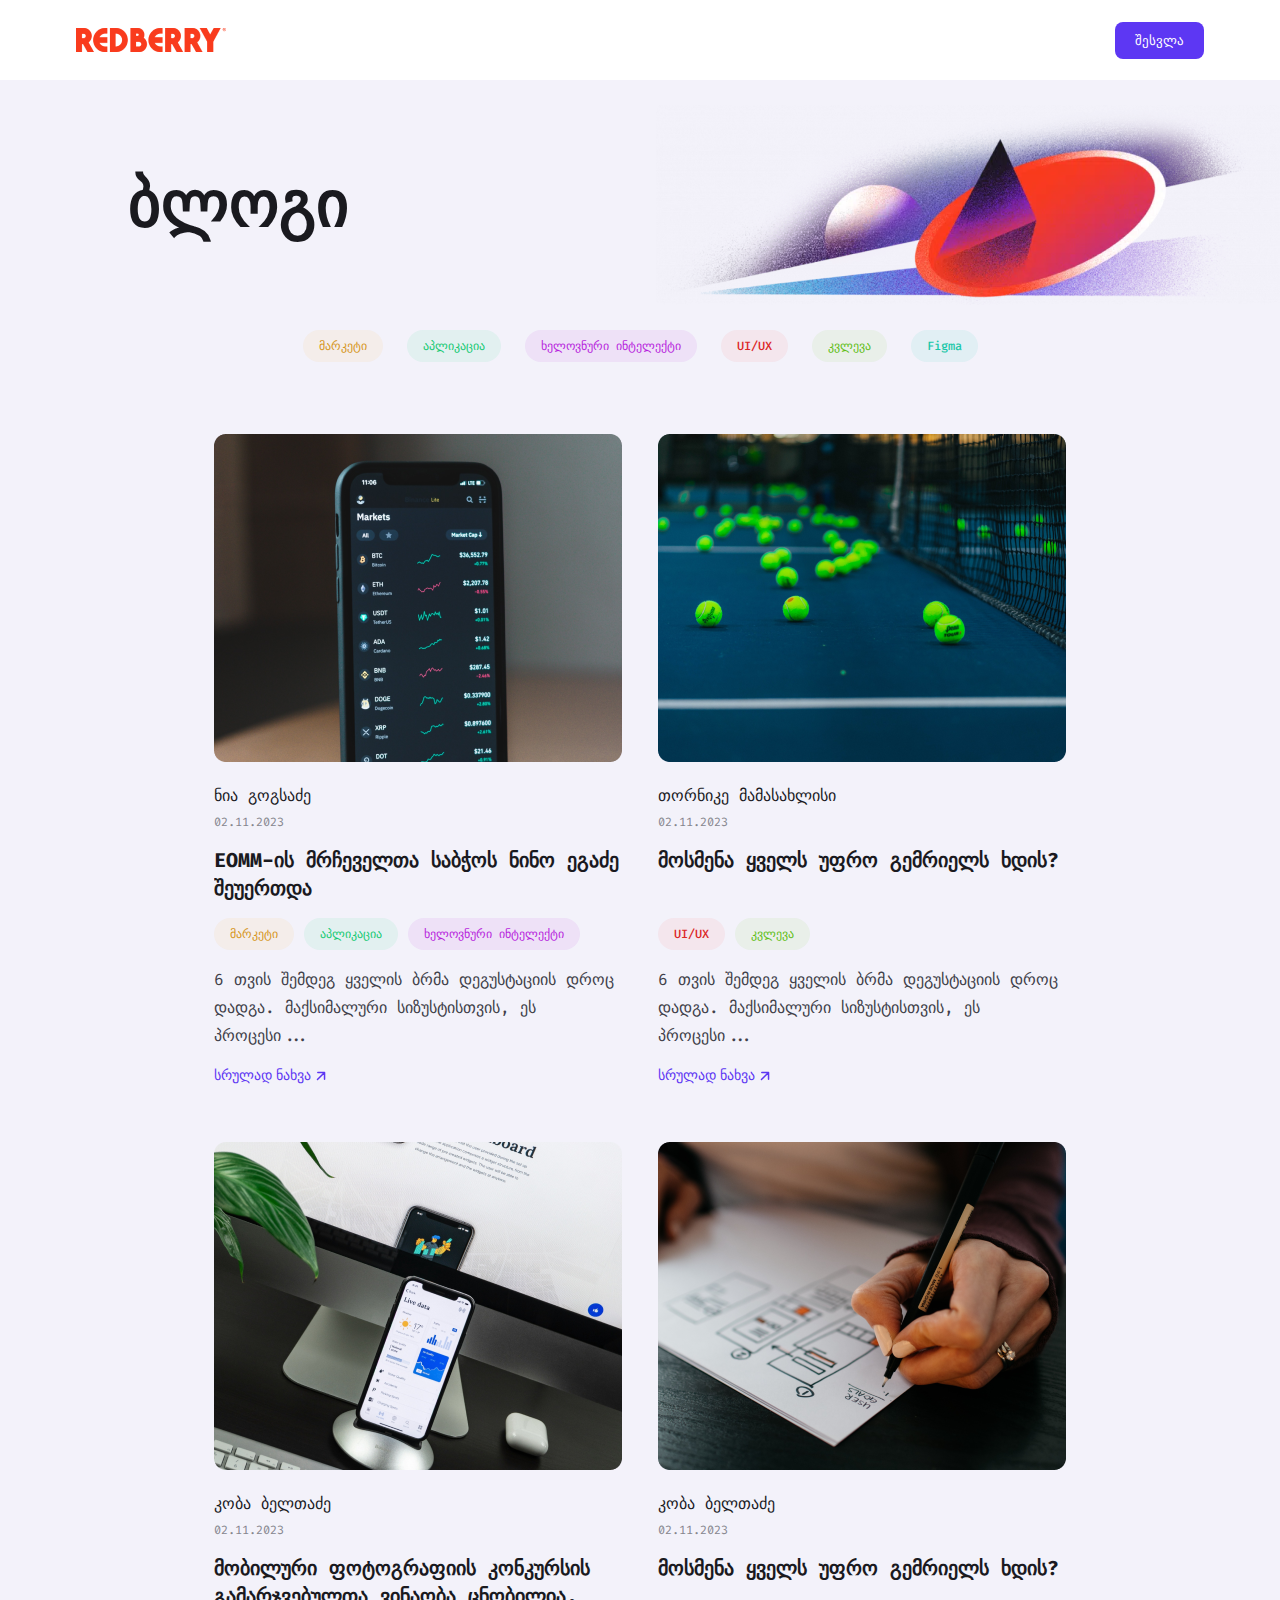
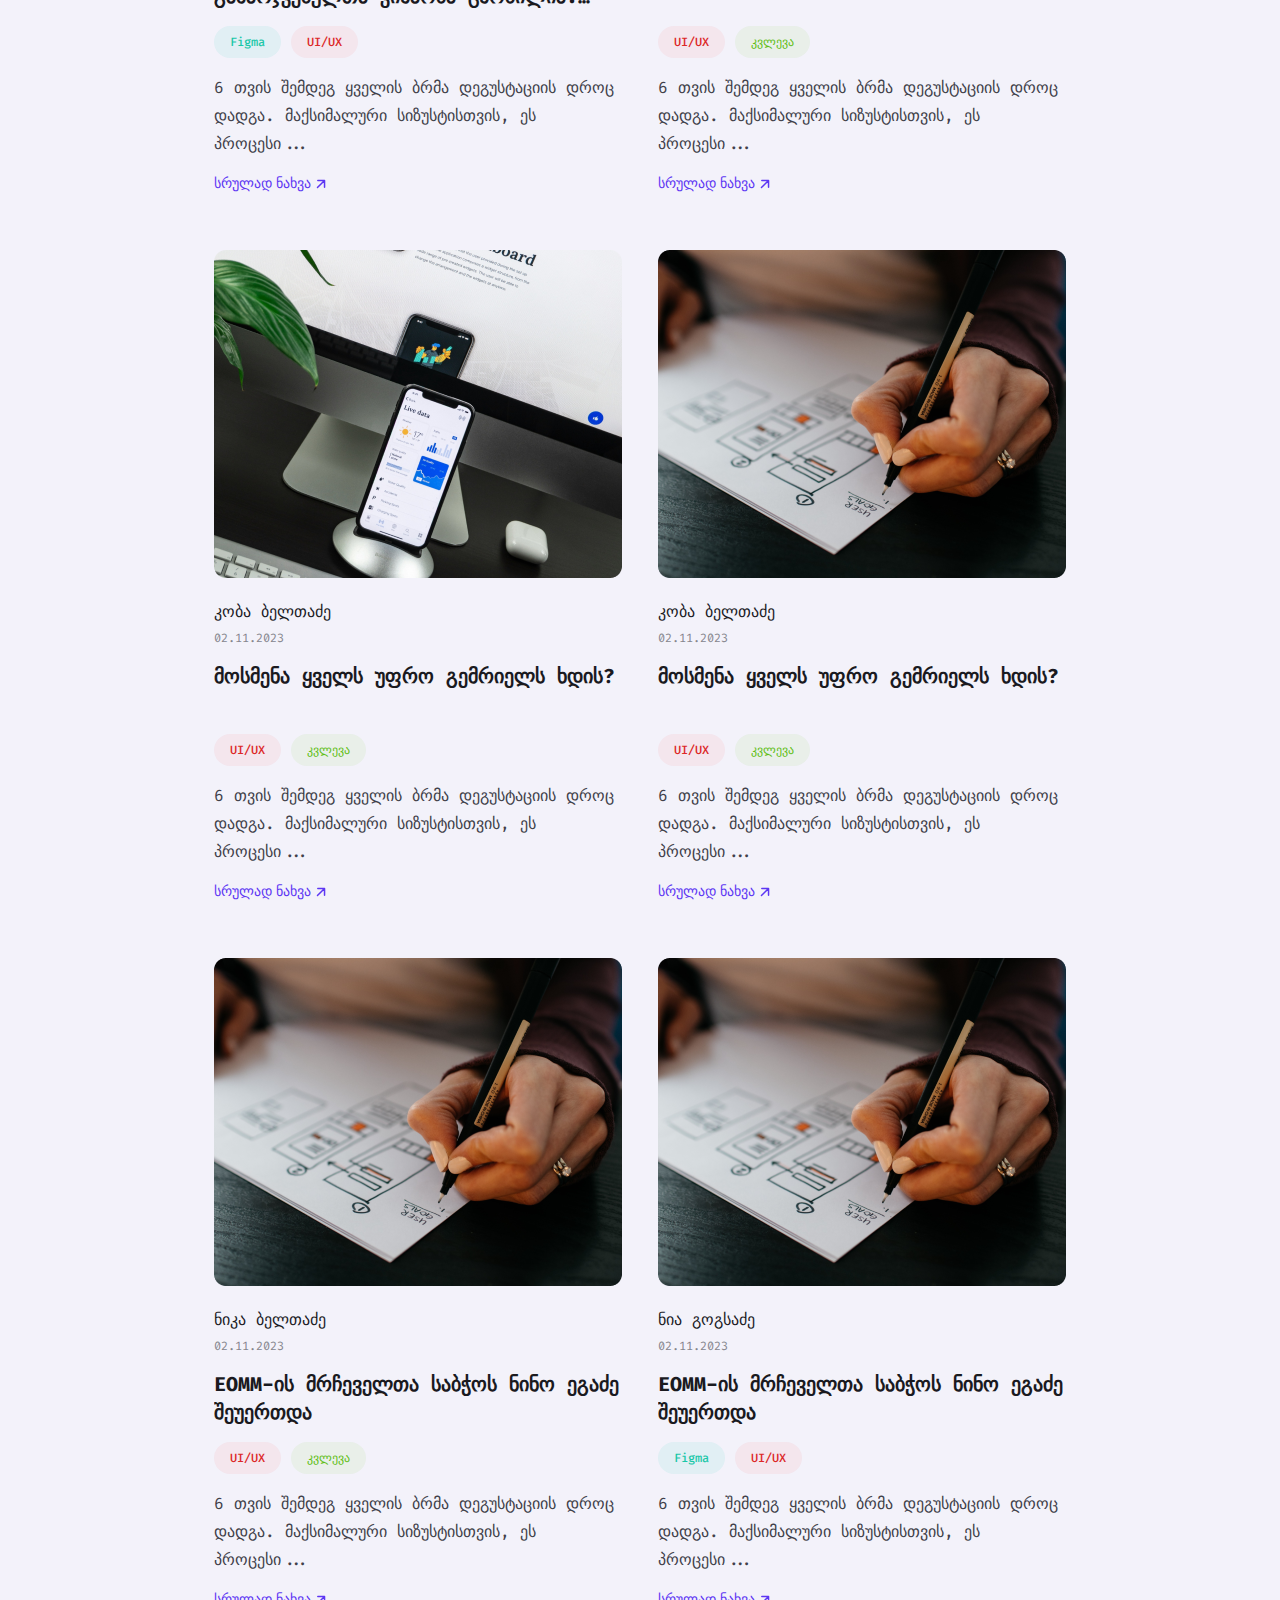
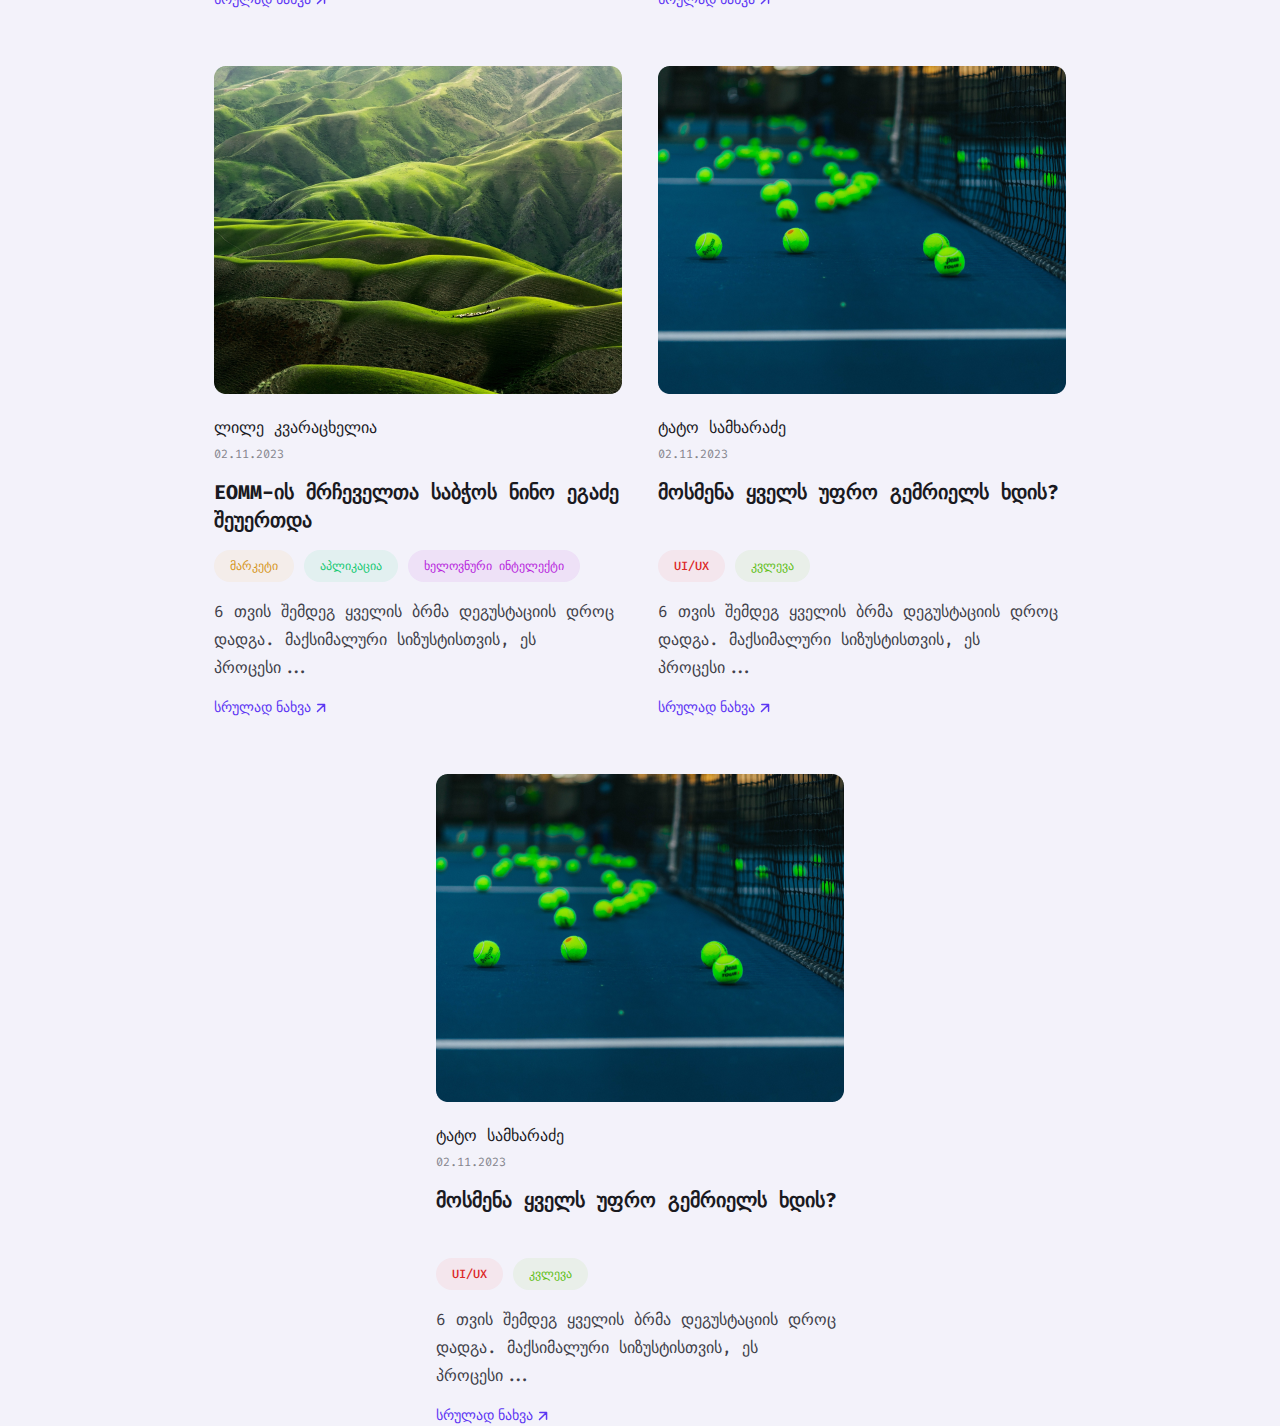
==== index.html @ 4ed7e9b0 "home-page" ====
<!DOCTYPE html>
<html lang="en">
<head>
  <meta charset="UTF-8">
  <meta name="viewport" content="width=device-width, initial-scale=1.0">
  <link rel="stylesheet" href="style.css">
  <link rel="preconnect" href="https://fonts.googleapis.com">
  <link rel="preconnect" href="https://fonts.gstatic.com" crossorigin>
  <link href="https://fonts.googleapis.com/css2?family=Fira+Code:wght@500&family=Fira+Mono:wght@500&display=swap" rel="stylesheet">
  <title>Document</title>
</head>
<body>
  <header>
    <img src="Logos/LOGO-02 3.png" alt="REDBERRY's logo">
    <button class="login-button">შესვლა</button>
  </header>

  <section>
    <div class="blog-div">
      <h1>ბლოგი</h1>
      <img src="images/Blog-1024x355 1.png" alt="">
    </div>

    <div class="fil-center">
    <div class="filter-div">
      <button class="filter-button market">მარკეტი</button>
      <button class="filter-button application">აპლიკაცია</button>
      <button class="filter-button AI">ხელოვნური ინტელექტი</button>
      <button class="filter-button uiux">UI/UX</button>
      <button class="filter-button research">კვლევა</button>
      <button class="filter-button figma">Figma</button>
    </div>
  </div>

  <div class="container">
  <div class="info-cards">
    <div class="cards">
      <img class="image" src="images/unsplash_lmCajireIn8.png" alt="">
      <div class="card-bottom">
      <div class="name-date">
        <p class="name-nia name">ნია გოგსაძე</p>
        <p class="date-1 date">02.11.2023</p>
      </div>
      <p class="title">EOMM-ის მრჩეველთა საბჭოს ნინო ეგაძე შეუერთდა</p>
      <div class="card-filter">
        <button class="filter-button market">მარკეტი</button>
        <button class="filter-button application">აპლიკაცია</button>
        <button class="filter-button AI">ხელოვნური ინტელექტი</button>
     </div>
     <p class="Appendix">6 თვის შემდეგ ყველის ბრმა დეგუსტაციის დროც დადგა. მაქსიმალური სიზუსტისთვის, ეს პროცესი...</p>
     <p class="other-link">სრულად ნახვა <img src="Logos/Arrow.svg" alt=""></p>
    </div>
    </div>


    <div class="cards">
      <img class="image" src="images/unsplash_newhL3aprGk.png" alt="">
      <div class="card-bottom">
      <div class="name-date">
        <p class="name-nia name">თორნიკე მამასახლისი</p>
        <p class="date-1 date">02.11.2023</p>
      </div>
      <p class="title">მოსმენა ყველს უფრო გემრიელს ხდის?</p>
      <div class="card-filter">
        <button class="filter-button uiux">UI/UX</button>
        <button class="filter-button research">კვლევა</button>
      </div>
     <p class="Appendix">6 თვის შემდეგ ყველის ბრმა დეგუსტაციის დროც დადგა. მაქსიმალური სიზუსტისთვის, ეს პროცესი...</p>
     <p class="other-link">სრულად ნახვა<img src="Logos/Arrow.svg" alt=""></p>
    </div>
    </div>


    <div class="cards">
      <img class="image" src="images/unsplash_L0nipfx-Ry4.png" alt="">
      <div class="card-bottom">
      <div class="name-date">
        <p class="name-nia name">კობა ბელთაძე</p>
        <p class="date-1 date">02.11.2023</p>
      </div>
      <p class="title">მობილური ფოტოგრაფიის კონკურსის გამარჯვებულთა ვინაობა ცნობილია. მ...</p>
      <div class="card-filter">
        <button class="filter-button figma">Figma</button>
        <button class="filter-button uiux">UI/UX</button>
     </div>
     <p class="Appendix">6 თვის შემდეგ ყველის ბრმა დეგუსტაციის დროც დადგა. მაქსიმალური სიზუსტისთვის, ეს პროცესი...</p>
     <p class="other-link">სრულად ნახვა <img src="Logos/Arrow.svg" alt=""></p>
    </div>
    </div>


    <div class="cards">
      <img class="image" src="images/unsplash_v9FQR4tbIq8.png" alt="">
      <div class="card-bottom">
      <div class="name-date">
        <p class="name-nia name">კობა ბელთაძე</p>
        <p class="date-1 date">02.11.2023</p>
      </div>
      <p class="title">მოსმენა ყველს უფრო გემრიელს ხდის?</p>
      <div class="card-filter">
        <button class="filter-button uiux">UI/UX</button>
        <button class="filter-button research">კვლევა</button>
      </div>
     <p class="Appendix">6 თვის შემდეგ ყველის ბრმა დეგუსტაციის დროც დადგა. მაქსიმალური სიზუსტისთვის, ეს პროცესი...</p>
     <p class="other-link">სრულად ნახვა<img src="Logos/Arrow.svg" alt=""></p>
    </div>
    </div>


    <div class="cards">
      <img class="image" src="images/unsplash_L0nipfx-Ry4.png" alt="">
      <div class="card-bottom">
      <div class="name-date">
        <p class="name-nia name">კობა ბელთაძე</p>
        <p class="date-1 date">02.11.2023</p>
      </div>
      <p class="title">მოსმენა ყველს უფრო გემრიელს ხდის?</p>
      <div class="card-filter">
        <button class="filter-button uiux">UI/UX</button>
        <button class="filter-button research">კვლევა</button>
      </div>
     <p class="Appendix">6 თვის შემდეგ ყველის ბრმა დეგუსტაციის დროც დადგა. მაქსიმალური სიზუსტისთვის, ეს პროცესი...</p>
     <p class="other-link">სრულად ნახვა<img src="Logos/Arrow.svg" alt=""></p>
    </div>
    </div>



    <div class="cards">
      <img class="image" src="images/unsplash_v9FQR4tbIq8.png" alt="">
      <div class="card-bottom">
      <div class="name-date">
        <p class="name-nia name">კობა ბელთაძე</p>
        <p class="date-1 date">02.11.2023</p>
      </div>
      <p class="title">მოსმენა ყველს უფრო გემრიელს ხდის?</p>
      <div class="card-filter">
        <button class="filter-button uiux">UI/UX</button>
        <button class="filter-button research">კვლევა</button>
      </div>
     <p class="Appendix">6 თვის შემდეგ ყველის ბრმა დეგუსტაციის დროც დადგა. მაქსიმალური სიზუსტისთვის, ეს პროცესი...</p>
     <p class="other-link">სრულად ნახვა<img src="Logos/Arrow.svg" alt=""></p>
    </div>
    </div>


    <div class="cards">
      <img class="image" src="images/unsplash_v9FQR4tbIq8.png" alt="">
      <div class="card-bottom">
      <div class="name-date">
        <p class="name-nia name">ნიკა ბელთაძე</p>
        <p class="date-1 date">02.11.2023</p>
      </div>
      <p class="title">EOMM-ის მრჩეველთა საბჭოს ნინო ეგაძე შეუერთდა</p>
      <div class="card-filter">
        <button class="filter-button uiux">UI/UX</button>
        <button class="filter-button research">კვლევა</button>
      </div>
     <p class="Appendix">6 თვის შემდეგ ყველის ბრმა დეგუსტაციის დროც დადგა. მაქსიმალური სიზუსტისთვის, ეს პროცესი...</p>
     <p class="other-link">სრულად ნახვა<img src="Logos/Arrow.svg" alt=""></p>
    </div>
    </div>



    <div class="cards">
      <img class="image" src="images/unsplash_v9FQR4tbIq8.png" alt="">
      <div class="card-bottom">
      <div class="name-date">
        <p class="name-nia name">ნია გოგსაძე</p>
        <p class="date-1 date">02.11.2023</p>
      </div>
      <p class="title">EOMM-ის მრჩეველთა საბჭოს ნინო ეგაძე შეუერთდა</p>
      <div class="card-filter">
        <button class="filter-button figma">Figma</button>
        <button class="filter-button uiux">UI/UX</button>
      </div>
     <p class="Appendix">6 თვის შემდეგ ყველის ბრმა დეგუსტაციის დროც დადგა. მაქსიმალური სიზუსტისთვის, ეს პროცესი...</p>
     <p class="other-link">სრულად ნახვა<img src="Logos/Arrow.svg" alt=""></p>
    </div>
    </div>



    <div class="cards">
      <img class="image" src="images/unsplash_01_igFr7hd4.png" alt="">
      <div class="card-bottom">
      <div class="name-date">
        <p class="name-nia name">ლილე კვარაცხელია</p>
        <p class="date-1 date">02.11.2023</p>
      </div>
      <p class="title">EOMM-ის მრჩეველთა საბჭოს ნინო ეგაძე შეუერთდა</p>
      <div class="card-filter">
        <button class="filter-button market">მარკეტი</button>
        <button class="filter-button application">აპლიკაცია</button>
        <button class="filter-button AI">ხელოვნური ინტელექტი</button>
      </div>
     <p class="Appendix">6 თვის შემდეგ ყველის ბრმა დეგუსტაციის დროც დადგა. მაქსიმალური სიზუსტისთვის, ეს პროცესი...</p>
     <p class="other-link">სრულად ნახვა<img src="Logos/Arrow.svg" alt=""></p>
    </div>
    </div>

  

    <div class="cards">
      <img class="image" src="images/unsplash_newhL3aprGk.png" alt="">
      <div class="card-bottom">
      <div class="name-date">
        <p class="name-nia name">ტატო სამხარაძე</p>
        <p class="date-1 date">02.11.2023</p>
      </div>
      <p class="title">მოსმენა ყველს უფრო გემრიელს ხდის?</p>
      <div class="card-filter">
        <button class="filter-button uiux">UI/UX</button>
        <button class="filter-button research">კვლევა</button>
      </div>
     <p class="Appendix">6 თვის შემდეგ ყველის ბრმა დეგუსტაციის დროც დადგა. მაქსიმალური სიზუსტისთვის, ეს პროცესი...</p>
     <p class="other-link">სრულად ნახვა<img src="Logos/Arrow.svg" alt=""></p>
    </div>
    </div>



    <div class="cards">
      <img class="image" src="images/unsplash_newhL3aprGk.png" alt="">
      <div class="card-bottom">
      <div class="name-date">
        <p class="name-nia name">ტატო სამხარაძე</p>
        <p class="date-1 date">02.11.2023</p>
      </div>
      <p class="title">მოსმენა ყველს უფრო გემრიელს ხდის?</p>
      <div class="card-filter">
        <button class="filter-button uiux">UI/UX</button>
        <button class="filter-button research">კვლევა</button>
      </div>
     <p class="Appendix">6 თვის შემდეგ ყველის ბრმა დეგუსტაციის დროც დადგა. მაქსიმალური სიზუსტისთვის, ეს პროცესი...</p>
     <p class="other-link">სრულად ნახვა<img src="Logos/Arrow.svg" alt=""></p>
    </div>
    </div>
  </div>
</div>
</div>
  </section>
</body>
</html>
---- style.css ----
*{
  margin: 0;
  padding: 0;
  box-sizing: border-box;
  font-family: 'Fira Code', monospace;
}

header{
  height: 80px;
  display: flex;
  justify-content: space-between;
  align-items: center;
  padding: 0 76px;
}
.login-button{
  display: inline-flex;
  padding: 10px 20px;
  justify-content: center;
  align-items: center;
  gap: 10px;
  border-radius: 8px;
  background: #5D37F3;
  color: white;
  border: none;
}

section{
  height: auto;
  background: #F3F2FA;
}
h1{
  color: #1A1A1F;
  font-family: FiraGO;
  font-size: 64px;
  font-style: normal;
  font-weight: 700;
  line-height: 72px;
  padding: 89px 128px;
}
.blog-div{
  display: flex;
  justify-content: space-between;
  align-items: center;
}
.filter-div{
  display: inline-flex;
  align-items: flex-start;
  gap: 24px;
}
.fil-center{
  display: flex;
  justify-content: center;
}
.filter-button{
  padding: 8px 16px;
  align-items: flex-start;
  gap: 10px;
  font-size: 12px;
  font-style: normal;
  font-weight: 500;
  line-height: 16px;
  border-radius: 30px;
  border: none;
  cursor: pointer;
}
.market{
  color: #D6961C;
  background: rgba(255, 184, 47, 0.08);
}
.application{
  color: #15C972;
  background: rgba(28, 214, 125, 0.08);
}
.AI{
  color: #B71FDD;
  background: rgba(177, 28, 214, 0.08);
}
.uiux{
  color: #DC2828;
  background: rgba(250, 87, 87, 0.08);
}
.research{
  color: #60BE16;
  background: rgba(112, 207, 37, 0.08);
}
.figma{
  color: #1AC7A8;
  background: rgba(8, 210, 174, 0.08);
}

.container{
  display: flex;
  justify-content: center;
  align-items: center;
  flex-direction: column;
}
.info-cards{
  display: flex;
  justify-content: center;
  align-items: center;
  flex-wrap: wrap;
  gap: 36px;
  row-gap: 56px;
  margin: 0 auto;
  margin-top: 72px;
}
.cards{
  width: 408px;
  display: flex;
  flex-direction: column;
  justify-content: space-between;
}
.cards .image{
  height: 328px;
}
.card-bottom{
  margin-top: 24px;
  display: grid;
  gap: 16px;
}
.name-date{
  display: flex;
  flex-direction: column;
}
.name{
  color: #1A1A1F;
  font-size: 16px;
  font-style: normal;
  font-weight: 500;
  line-height: 20px; 
  padding-bottom: 8px;
}
.date{
  color: #85858D;
  font-size: 12px;
  font-style: normal;
  font-weight: 400;
  line-height: 16px;
}

.title{
  color: #1A1A1F;
  font-size: 20px;
  font-style: normal;
  font-weight: 700;
  line-height: 28px; 
  min-height: 56px;
  display: -webkit-box;
  -webkit-line-clamp: 2;
  -webkit-box-orient: vertical;
  overflow: hidden;
}

.Appendix{
  color: #404049;
  font-size: 16px;
  font-style: normal;
  font-weight: 400;
  line-height: 28px; 
}
.other-link{
  display: flex;
  align-items: center;
  color: #5D37F3;
  font-family: FiraGO;
  font-size: 14px;
  font-style: normal;
  font-weight: 500;
  line-height: 20px;
}
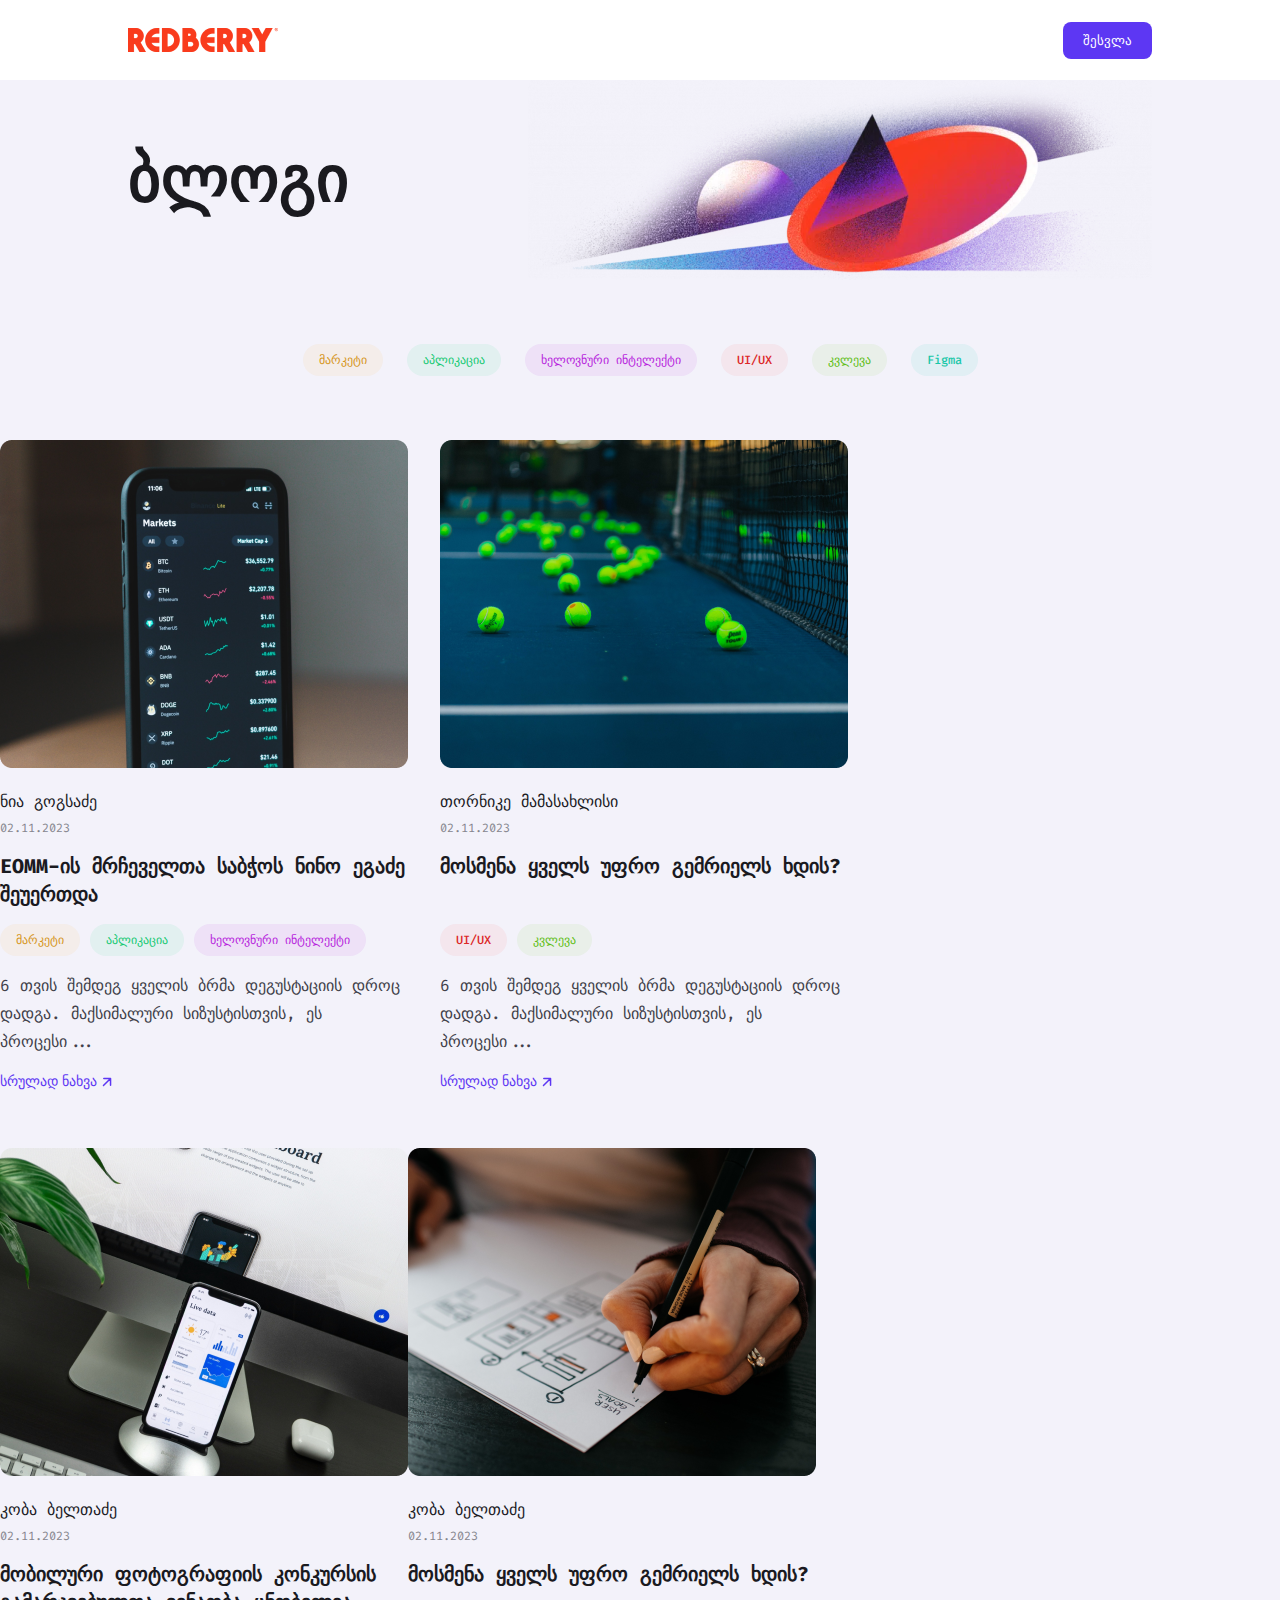
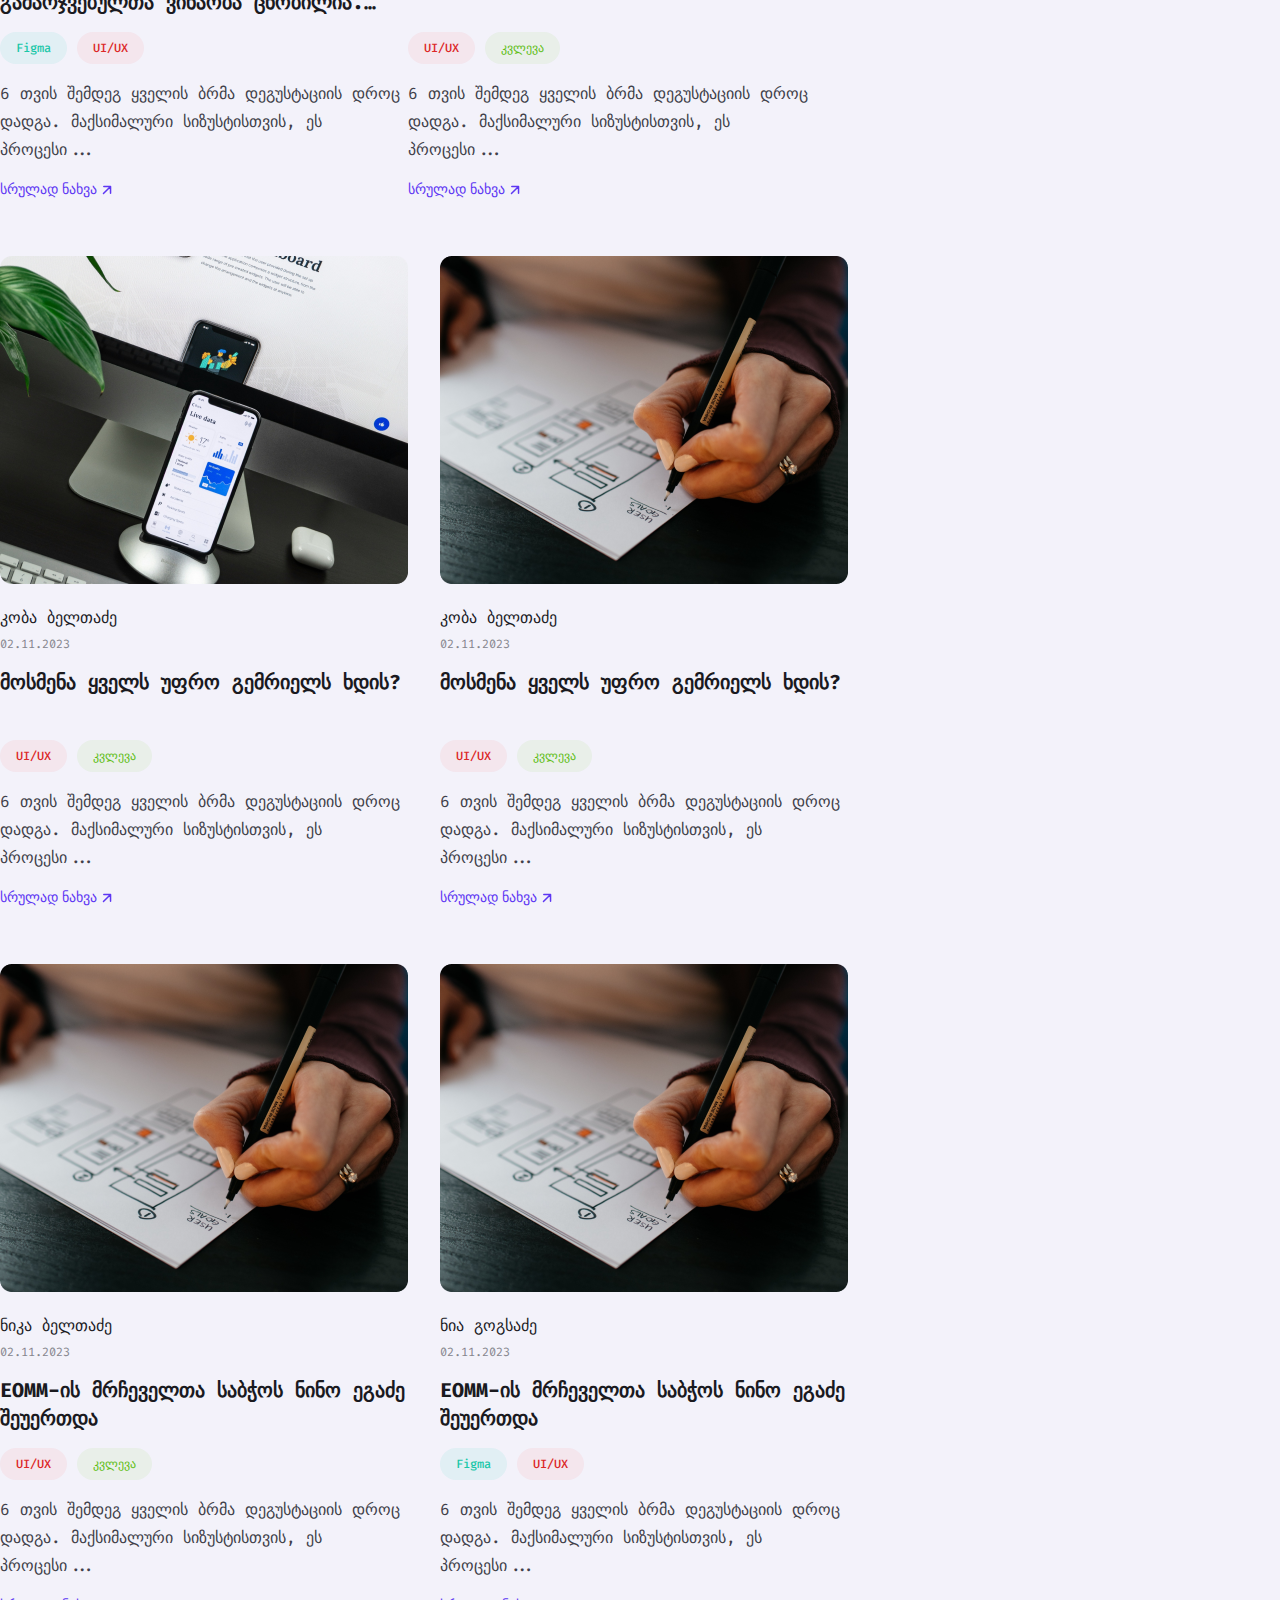
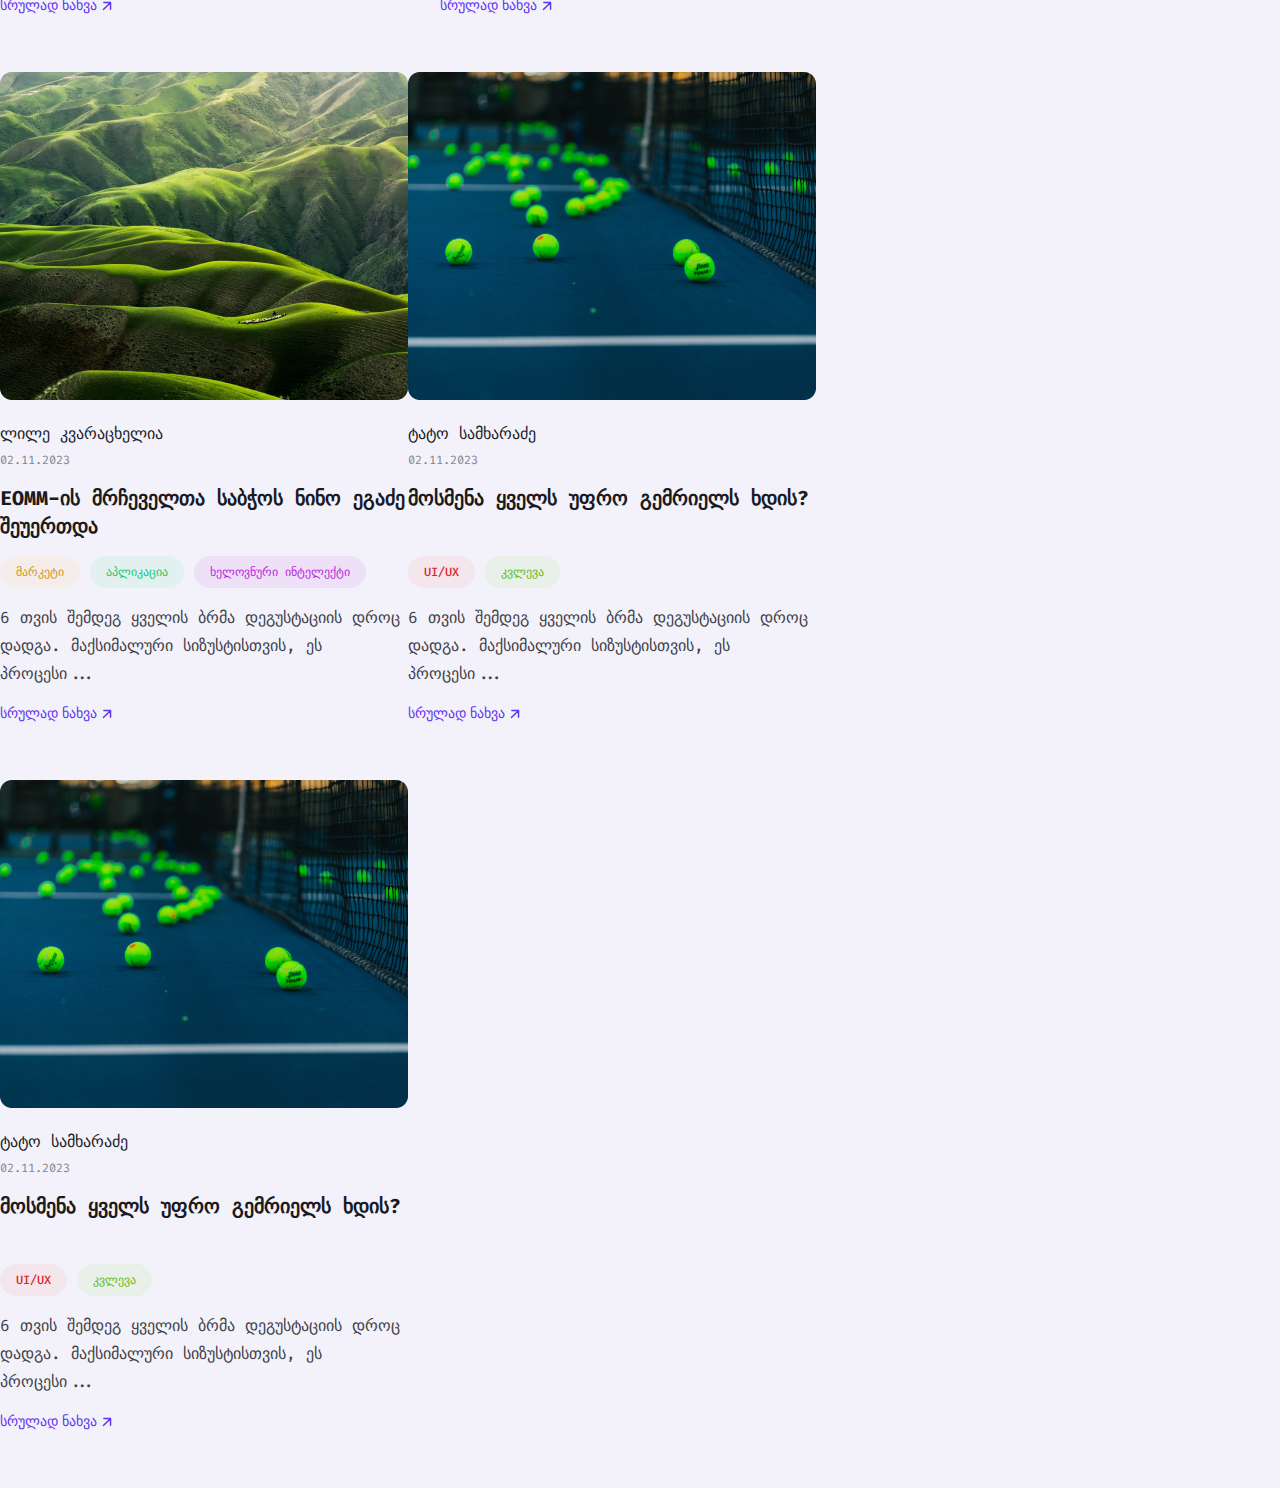
==== commit 7d2e7d42: "updated design" ====
--- a/index.html
+++ b/index.html
@@ -235,11 +235,10 @@
       </div>
      <p class="Appendix">6 თვის შემდეგ ყველის ბრმა დეგუსტაციის დროც დადგა. მაქსიმალური სიზუსტისთვის, ეს პროცესი...</p>
      <p class="other-link">სრულად ნახვა<img src="Logos/Arrow.svg" alt=""></p>
-    </div>
+      </div>
+     </div>
     </div>
   </div>
-</div>
-</div>
   </section>
 </body>
 </html>--- a/style.css
+++ b/style.css
@@ -6,11 +6,13 @@
 }
 
 header{
+  width: 80%;
+  max-width: 1288px;
+  margin: 0 auto;
   height: 80px;
   display: flex;
   justify-content: space-between;
   align-items: center;
-  padding: 0 76px;
 }
 .login-button{
   display: inline-flex;
@@ -22,6 +24,7 @@
   background: #5D37F3;
   color: white;
   border: none;
+  cursor: pointer;
 }
 
 section{
@@ -35,17 +38,20 @@
   font-style: normal;
   font-weight: 700;
   line-height: 72px;
-  padding: 89px 128px;
 }
 .blog-div{
   display: flex;
   justify-content: space-between;
   align-items: center;
+  width: 80%;
+  max-width: 1288px;
+  margin: 0 auto;
 }
 .filter-div{
   display: inline-flex;
   align-items: flex-start;
   gap: 24px;
+  margin: 64px 0;
 }
 .fil-center{
   display: flex;
@@ -89,26 +95,24 @@
 }
 
 .container{
-  display: flex;
-  justify-content: center;
-  align-items: center;
-  flex-direction: column;
+  width: 1288px;
+  max-width: 100%;
+  margin: 0 auto;
 }
 .info-cards{
   display: flex;
-  justify-content: center;
-  align-items: center;
   flex-wrap: wrap;
-  gap: 36px;
-  row-gap: 56px;
-  margin: 0 auto;
-  margin-top: 72px;
 }
 .cards{
   width: 408px;
   display: flex;
   flex-direction: column;
   justify-content: space-between;
+  margin-right: 32px;
+  margin-bottom: 56px;
+}
+.cards:nth-child(3n) {
+  margin-right: 0;
 }
 .cards .image{
   height: 328px;
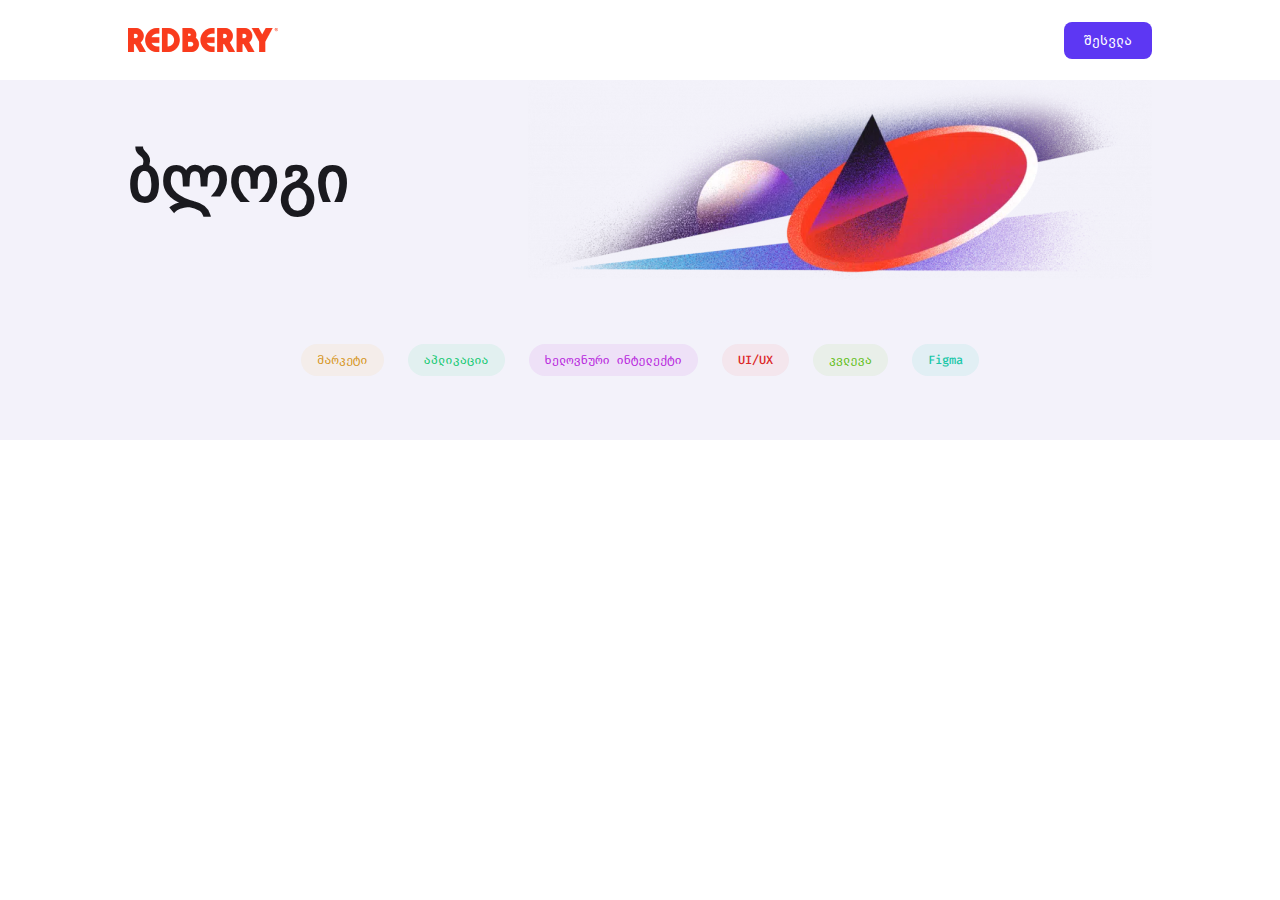
==== commit 63fa1b19: "add-blog-api" ====
--- a/index.html
+++ b/index.html
@@ -3,7 +3,9 @@
 <head>
   <meta charset="UTF-8">
   <meta name="viewport" content="width=device-width, initial-scale=1.0">
-  <link rel="stylesheet" href="style.css">
+  <link rel="stylesheet" href="styles/style.css">
+  <link rel="stylesheet" href="styles/modal.css">
+  <script src="javascript/script.js" defer></script>
   <link rel="preconnect" href="https://fonts.googleapis.com">
   <link rel="preconnect" href="https://fonts.gstatic.com" crossorigin>
   <link href="https://fonts.googleapis.com/css2?family=Fira+Code:wght@500&family=Fira+Mono:wght@500&display=swap" rel="stylesheet">
@@ -34,211 +36,25 @@
 
   <div class="container">
   <div class="info-cards">
-    <div class="cards">
-      <img class="image" src="images/unsplash_lmCajireIn8.png" alt="">
-      <div class="card-bottom">
-      <div class="name-date">
-        <p class="name-nia name">ნია გოგსაძე</p>
-        <p class="date-1 date">02.11.2023</p>
-      </div>
-      <p class="title">EOMM-ის მრჩეველთა საბჭოს ნინო ეგაძე შეუერთდა</p>
-      <div class="card-filter">
-        <button class="filter-button market">მარკეტი</button>
-        <button class="filter-button application">აპლიკაცია</button>
-        <button class="filter-button AI">ხელოვნური ინტელექტი</button>
-     </div>
-     <p class="Appendix">6 თვის შემდეგ ყველის ბრმა დეგუსტაციის დროც დადგა. მაქსიმალური სიზუსტისთვის, ეს პროცესი...</p>
-     <p class="other-link">სრულად ნახვა <img src="Logos/Arrow.svg" alt=""></p>
-    </div>
-    </div>
 
 
-    <div class="cards">
-      <img class="image" src="images/unsplash_newhL3aprGk.png" alt="">
-      <div class="card-bottom">
-      <div class="name-date">
-        <p class="name-nia name">თორნიკე მამასახლისი</p>
-        <p class="date-1 date">02.11.2023</p>
-      </div>
-      <p class="title">მოსმენა ყველს უფრო გემრიელს ხდის?</p>
-      <div class="card-filter">
-        <button class="filter-button uiux">UI/UX</button>
-        <button class="filter-button research">კვლევა</button>
-      </div>
-     <p class="Appendix">6 თვის შემდეგ ყველის ბრმა დეგუსტაციის დროც დადგა. მაქსიმალური სიზუსტისთვის, ეს პროცესი...</p>
-     <p class="other-link">სრულად ნახვა<img src="Logos/Arrow.svg" alt=""></p>
-    </div>
-    </div>
-
-
-    <div class="cards">
-      <img class="image" src="images/unsplash_L0nipfx-Ry4.png" alt="">
-      <div class="card-bottom">
-      <div class="name-date">
-        <p class="name-nia name">კობა ბელთაძე</p>
-        <p class="date-1 date">02.11.2023</p>
-      </div>
-      <p class="title">მობილური ფოტოგრაფიის კონკურსის გამარჯვებულთა ვინაობა ცნობილია. მ...</p>
-      <div class="card-filter">
-        <button class="filter-button figma">Figma</button>
-        <button class="filter-button uiux">UI/UX</button>
-     </div>
-     <p class="Appendix">6 თვის შემდეგ ყველის ბრმა დეგუსტაციის დროც დადგა. მაქსიმალური სიზუსტისთვის, ეს პროცესი...</p>
-     <p class="other-link">სრულად ნახვა <img src="Logos/Arrow.svg" alt=""></p>
-    </div>
-    </div>
-
-
-    <div class="cards">
-      <img class="image" src="images/unsplash_v9FQR4tbIq8.png" alt="">
-      <div class="card-bottom">
-      <div class="name-date">
-        <p class="name-nia name">კობა ბელთაძე</p>
-        <p class="date-1 date">02.11.2023</p>
-      </div>
-      <p class="title">მოსმენა ყველს უფრო გემრიელს ხდის?</p>
-      <div class="card-filter">
-        <button class="filter-button uiux">UI/UX</button>
-        <button class="filter-button research">კვლევა</button>
-      </div>
-     <p class="Appendix">6 თვის შემდეგ ყველის ბრმა დეგუსტაციის დროც დადგა. მაქსიმალური სიზუსტისთვის, ეს პროცესი...</p>
-     <p class="other-link">სრულად ნახვა<img src="Logos/Arrow.svg" alt=""></p>
-    </div>
-    </div>
-
-
-    <div class="cards">
-      <img class="image" src="images/unsplash_L0nipfx-Ry4.png" alt="">
-      <div class="card-bottom">
-      <div class="name-date">
-        <p class="name-nia name">კობა ბელთაძე</p>
-        <p class="date-1 date">02.11.2023</p>
-      </div>
-      <p class="title">მოსმენა ყველს უფრო გემრიელს ხდის?</p>
-      <div class="card-filter">
-        <button class="filter-button uiux">UI/UX</button>
-        <button class="filter-button research">კვლევა</button>
-      </div>
-     <p class="Appendix">6 თვის შემდეგ ყველის ბრმა დეგუსტაციის დროც დადგა. მაქსიმალური სიზუსტისთვის, ეს პროცესი...</p>
-     <p class="other-link">სრულად ნახვა<img src="Logos/Arrow.svg" alt=""></p>
-    </div>
-    </div>
-
-
-
-    <div class="cards">
-      <img class="image" src="images/unsplash_v9FQR4tbIq8.png" alt="">
-      <div class="card-bottom">
-      <div class="name-date">
-        <p class="name-nia name">კობა ბელთაძე</p>
-        <p class="date-1 date">02.11.2023</p>
-      </div>
-      <p class="title">მოსმენა ყველს უფრო გემრიელს ხდის?</p>
-      <div class="card-filter">
-        <button class="filter-button uiux">UI/UX</button>
-        <button class="filter-button research">კვლევა</button>
-      </div>
-     <p class="Appendix">6 თვის შემდეგ ყველის ბრმა დეგუსტაციის დროც დადგა. მაქსიმალური სიზუსტისთვის, ეს პროცესი...</p>
-     <p class="other-link">სრულად ნახვა<img src="Logos/Arrow.svg" alt=""></p>
-    </div>
-    </div>
-
-
-    <div class="cards">
-      <img class="image" src="images/unsplash_v9FQR4tbIq8.png" alt="">
-      <div class="card-bottom">
-      <div class="name-date">
-        <p class="name-nia name">ნიკა ბელთაძე</p>
-        <p class="date-1 date">02.11.2023</p>
-      </div>
-      <p class="title">EOMM-ის მრჩეველთა საბჭოს ნინო ეგაძე შეუერთდა</p>
-      <div class="card-filter">
-        <button class="filter-button uiux">UI/UX</button>
-        <button class="filter-button research">კვლევა</button>
-      </div>
-     <p class="Appendix">6 თვის შემდეგ ყველის ბრმა დეგუსტაციის დროც დადგა. მაქსიმალური სიზუსტისთვის, ეს პროცესი...</p>
-     <p class="other-link">სრულად ნახვა<img src="Logos/Arrow.svg" alt=""></p>
-    </div>
-    </div>
-
-
-
-    <div class="cards">
-      <img class="image" src="images/unsplash_v9FQR4tbIq8.png" alt="">
-      <div class="card-bottom">
-      <div class="name-date">
-        <p class="name-nia name">ნია გოგსაძე</p>
-        <p class="date-1 date">02.11.2023</p>
-      </div>
-      <p class="title">EOMM-ის მრჩეველთა საბჭოს ნინო ეგაძე შეუერთდა</p>
-      <div class="card-filter">
-        <button class="filter-button figma">Figma</button>
-        <button class="filter-button uiux">UI/UX</button>
-      </div>
-     <p class="Appendix">6 თვის შემდეგ ყველის ბრმა დეგუსტაციის დროც დადგა. მაქსიმალური სიზუსტისთვის, ეს პროცესი...</p>
-     <p class="other-link">სრულად ნახვა<img src="Logos/Arrow.svg" alt=""></p>
-    </div>
-    </div>
-
-
-
-    <div class="cards">
-      <img class="image" src="images/unsplash_01_igFr7hd4.png" alt="">
-      <div class="card-bottom">
-      <div class="name-date">
-        <p class="name-nia name">ლილე კვარაცხელია</p>
-        <p class="date-1 date">02.11.2023</p>
-      </div>
-      <p class="title">EOMM-ის მრჩეველთა საბჭოს ნინო ეგაძე შეუერთდა</p>
-      <div class="card-filter">
-        <button class="filter-button market">მარკეტი</button>
-        <button class="filter-button application">აპლიკაცია</button>
-        <button class="filter-button AI">ხელოვნური ინტელექტი</button>
-      </div>
-     <p class="Appendix">6 თვის შემდეგ ყველის ბრმა დეგუსტაციის დროც დადგა. მაქსიმალური სიზუსტისთვის, ეს პროცესი...</p>
-     <p class="other-link">სრულად ნახვა<img src="Logos/Arrow.svg" alt=""></p>
-    </div>
-    </div>
-
-  
-
-    <div class="cards">
-      <img class="image" src="images/unsplash_newhL3aprGk.png" alt="">
-      <div class="card-bottom">
-      <div class="name-date">
-        <p class="name-nia name">ტატო სამხარაძე</p>
-        <p class="date-1 date">02.11.2023</p>
-      </div>
-      <p class="title">მოსმენა ყველს უფრო გემრიელს ხდის?</p>
-      <div class="card-filter">
-        <button class="filter-button uiux">UI/UX</button>
-        <button class="filter-button research">კვლევა</button>
-      </div>
-     <p class="Appendix">6 თვის შემდეგ ყველის ბრმა დეგუსტაციის დროც დადგა. მაქსიმალური სიზუსტისთვის, ეს პროცესი...</p>
-     <p class="other-link">სრულად ნახვა<img src="Logos/Arrow.svg" alt=""></p>
-    </div>
-    </div>
-
-
-
-    <div class="cards">
-      <img class="image" src="images/unsplash_newhL3aprGk.png" alt="">
-      <div class="card-bottom">
-      <div class="name-date">
-        <p class="name-nia name">ტატო სამხარაძე</p>
-        <p class="date-1 date">02.11.2023</p>
-      </div>
-      <p class="title">მოსმენა ყველს უფრო გემრიელს ხდის?</p>
-      <div class="card-filter">
-        <button class="filter-button uiux">UI/UX</button>
-        <button class="filter-button research">კვლევა</button>
-      </div>
-     <p class="Appendix">6 თვის შემდეგ ყველის ბრმა დეგუსტაციის დროც დადგა. მაქსიმალური სიზუსტისთვის, ეს პროცესი...</p>
-     <p class="other-link">სრულად ნახვა<img src="Logos/Arrow.svg" alt=""></p>
-      </div>
-     </div>
     </div>
   </div>
   </section>
+
+
+  <div class="modal">
+    <svg class="close" xmlns="http://www.w3.org/2000/svg" width="24" height="24" viewBox="0 0 24 24" fill="none">
+      <path d="M7.75732 16.2426L16.2426 7.75736" stroke="#1A1A1F" stroke-width="1.5" stroke-linecap="round" stroke-linejoin="round"/>
+      <path d="M16.2426 16.2426L7.75732 7.75736" stroke="#1A1A1F" stroke-width="1.5" stroke-linecap="round" stroke-linejoin="round"/>
+    </svg>
+    <h2>შესვლა</h2>
+    <form class="bottom-modal" method="dialog">
+      <label class="mail">ელ-ფოსტა</label>
+      <input class="email" type="email" placeholder="Example@redberry.ge">
+    <button class="submit">შესვლა</button>
+    </form>
+  </div>
+  <div class="overlay"></div>
 </body>
 </html>--- a/styles/style.css
+++ b/styles/style.css
@@ -0,0 +1,179 @@
+*{
+  margin: 0;
+  padding: 0;
+  box-sizing: border-box;
+  font-family: 'Fira Code', monospace;
+}
+
+header{
+  width: 80%;
+  max-width: 1288px;
+  margin: 0 auto;
+  height: 80px;
+  display: flex;
+  justify-content: space-between;
+  align-items: center;
+}
+.login-button{
+  display: inline-flex;
+  padding: 10px 20px;
+  justify-content: center;
+  align-items: center;
+  gap: 10px;
+  border-radius: 8px;
+  background: #5D37F3;
+  color: white;
+  border: none;
+  cursor: pointer;
+}
+
+section{
+  height: auto;
+  background: #F3F2FA;
+}
+h1{
+  color: #1A1A1F;
+  font-family: FiraGO;
+  font-size: 64px;
+  font-style: normal;
+  font-weight: 700;
+  line-height: 72px;
+}
+.blog-div{
+  display: flex;
+  justify-content: space-between;
+  align-items: center;
+  width: 80%;
+  max-width: 1288px;
+  margin: 0 auto;
+}
+.filter-div{
+  display: inline-flex;
+  align-items: flex-start;
+  gap: 24px;
+  margin: 64px 0;
+}
+.fil-center{
+  display: flex;
+  justify-content: center;
+}
+.filter-button{
+  padding: 8px 16px;
+  align-items: flex-start;
+  gap: 10px;
+  font-size: 12px;
+  font-style: normal;
+  font-weight: 500;
+  line-height: 16px;
+  border-radius: 30px;
+  border: none;
+  cursor: pointer;
+}
+.market{
+  color: #D6961C;
+  background: rgba(255, 184, 47, 0.08);
+}
+.application{
+  color: #15C972;
+  background: rgba(28, 214, 125, 0.08);
+}
+.AI{
+  color: #B71FDD;
+  background: rgba(177, 28, 214, 0.08);
+}
+.uiux{
+  color: #DC2828;
+  background: rgba(250, 87, 87, 0.08);
+}
+.research{
+  color: #60BE16;
+  background: rgba(112, 207, 37, 0.08);
+}
+.figma{
+  color: #1AC7A8;
+  background: rgba(8, 210, 174, 0.08);
+}
+
+.container{
+  width: 1288px;
+  max-width: 100%;
+  margin: 0 auto;
+}
+.info-cards{
+  display: flex;
+  flex-wrap: wrap;
+}
+.cards{
+  width: 408px;
+  display: flex;
+  flex-direction: column;
+  justify-content: space-between;
+  margin-right: 32px;
+  margin-bottom: 56px;
+}
+.cards:nth-child(3n) {
+  margin-right: 0;
+}
+.cards .image{
+  height: 328px;
+}
+.card-bottom{
+  margin-top: 24px;
+  display: grid;
+  gap: 16px;
+}
+.name-date{
+  display: flex;
+  flex-direction: column;
+}
+.name{
+  color: #1A1A1F;
+  font-size: 16px;
+  font-style: normal;
+  font-weight: 500;
+  line-height: 20px; 
+  padding-bottom: 8px;
+}
+.date{
+  color: #85858D;
+  font-size: 12px;
+  font-style: normal;
+  font-weight: 400;
+  line-height: 16px;
+}
+
+.title{
+  color: #1A1A1F;
+  font-size: 20px;
+  font-style: normal;
+  font-weight: 700;
+  line-height: 28px; 
+  min-height: 56px;
+  display: -webkit-box;
+  -webkit-line-clamp: 2;
+  -webkit-box-orient: vertical;
+  overflow: hidden;
+}
+
+.Appendix{
+  color: #404049;
+  font-size: 16px;
+  font-style: normal;
+  font-weight: 400;
+  line-height: 28px; 
+  display: -webkit-box;
+  -webkit-line-clamp: 2;
+  -webkit-box-orient: vertical;
+  overflow: hidden;
+}
+.other-link{
+  display: flex;
+  align-items: center;
+  color: #5D37F3;
+  font-family: FiraGO;
+  font-size: 14px;
+  font-style: normal;
+  font-weight: 500;
+  line-height: 20px;
+  cursor: pointer;
+}--- a/styles/modal.css
+++ b/styles/modal.css
@@ -0,0 +1,91 @@
+.modal{
+  position: absolute;
+  border-radius: 12px;
+  background: white;
+  width: 480px;
+  height: 272px;
+  flex-shrink: 0;
+  display: flex;
+  justify-content: center;
+  align-items: center;
+  flex-direction: column;
+  border: none;
+  margin: auto;
+  top: 50%;
+  left: 50%;
+  transform: translate(-50%, -50%);
+  z-index: 1;
+  display: none;
+}
+.overlay{
+  display: none;
+  position: fixed;
+  top: 0;
+  left: 0;
+  width: 100%;
+  height: 100%;
+  background: #1A1A1F;
+  opacity: 0.24;
+  z-index: 0;
+}
+
+.close{
+  position: absolute;
+  right: 5%;
+  top: 5%;
+  width: 24px;
+  height: 24px;
+  cursor: pointer;
+}
+h2{
+  color: #1A1A1F;
+  text-align: center;
+  font-size: 24px;
+  font-style: normal;
+  font-weight: 700;
+  line-height: 32px; 
+  margin-bottom: 25px;
+}
+
+.bottom-modal{
+  display: flex;
+  flex-direction: column;
+}
+.email{
+  width: 432px;
+  height: 44px;
+  flex-shrink: 0;
+  border-radius: 12px;
+  border: 1.5px solid #5D37F3;
+  background: #F7F7FF;
+
+  text-indent: 16px;
+  color: #85858D;
+  font-size: 14px;
+  font-style: normal;
+  font-weight: 400;
+  line-height: 20px;
+  margin-top: 8px;
+}
+.email::placeholder{
+  color: #85858D;
+  font-size: 14px;
+  font-style: normal;
+  font-weight: 400;
+  line-height: 20px; 
+
+}
+.submit{
+  margin-top: 24px;
+  display: flex;
+  width: 432px;
+  padding: 10px 20px;
+  justify-content: center;
+  align-items: center;
+  gap: 10px;
+  border-radius: 8px;
+  background: #5D37F3;
+  color: white;
+  border: none;
+  cursor: pointer;
+}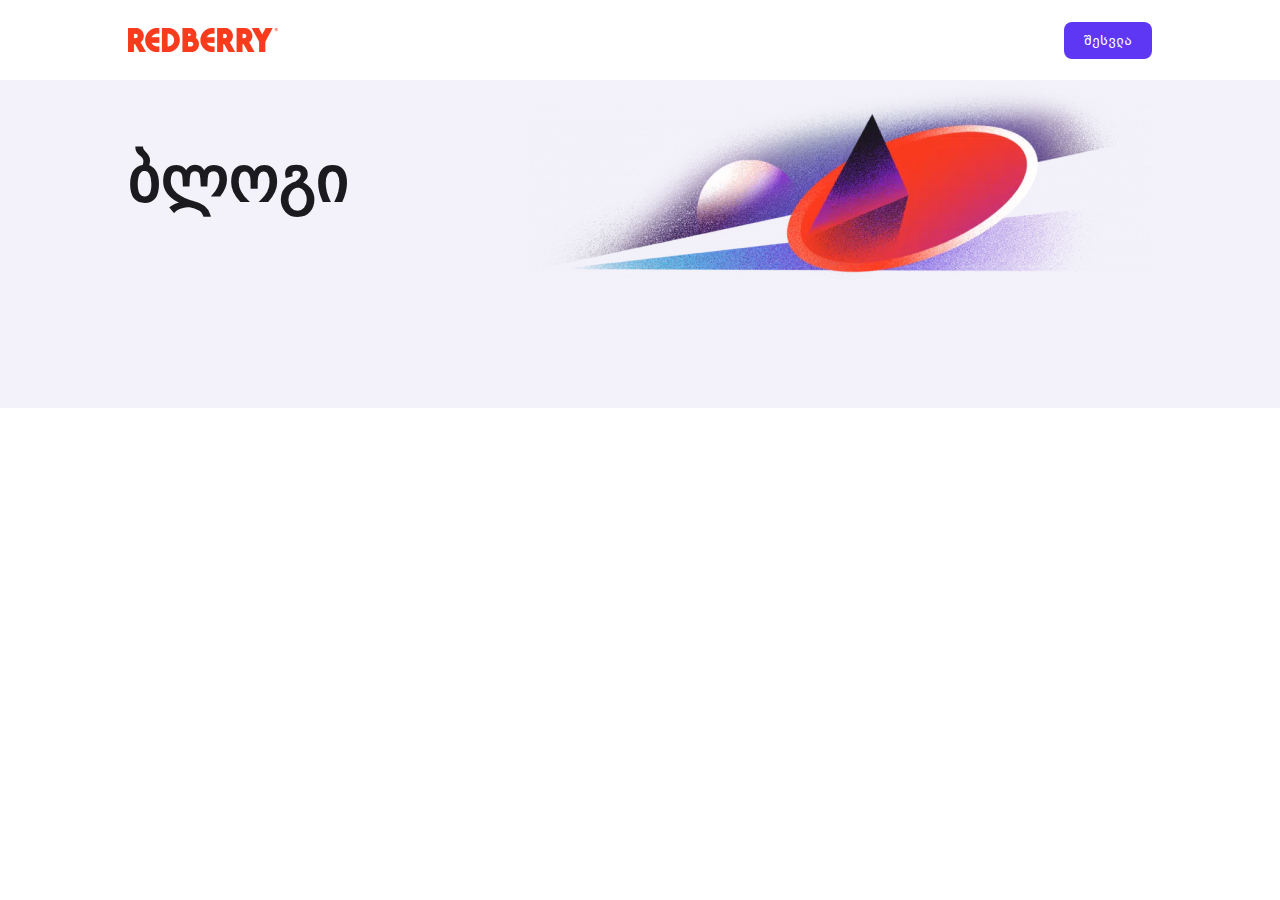
==== commit 8229e01c: "update-categories" ====
--- a/index.html
+++ b/index.html
@@ -25,12 +25,7 @@
 
     <div class="fil-center">
     <div class="filter-div">
-      <button class="filter-button market">მარკეტი</button>
-      <button class="filter-button application">აპლიკაცია</button>
-      <button class="filter-button AI">ხელოვნური ინტელექტი</button>
-      <button class="filter-button uiux">UI/UX</button>
-      <button class="filter-button research">კვლევა</button>
-      <button class="filter-button figma">Figma</button>
+      
     </div>
   </div>
 
